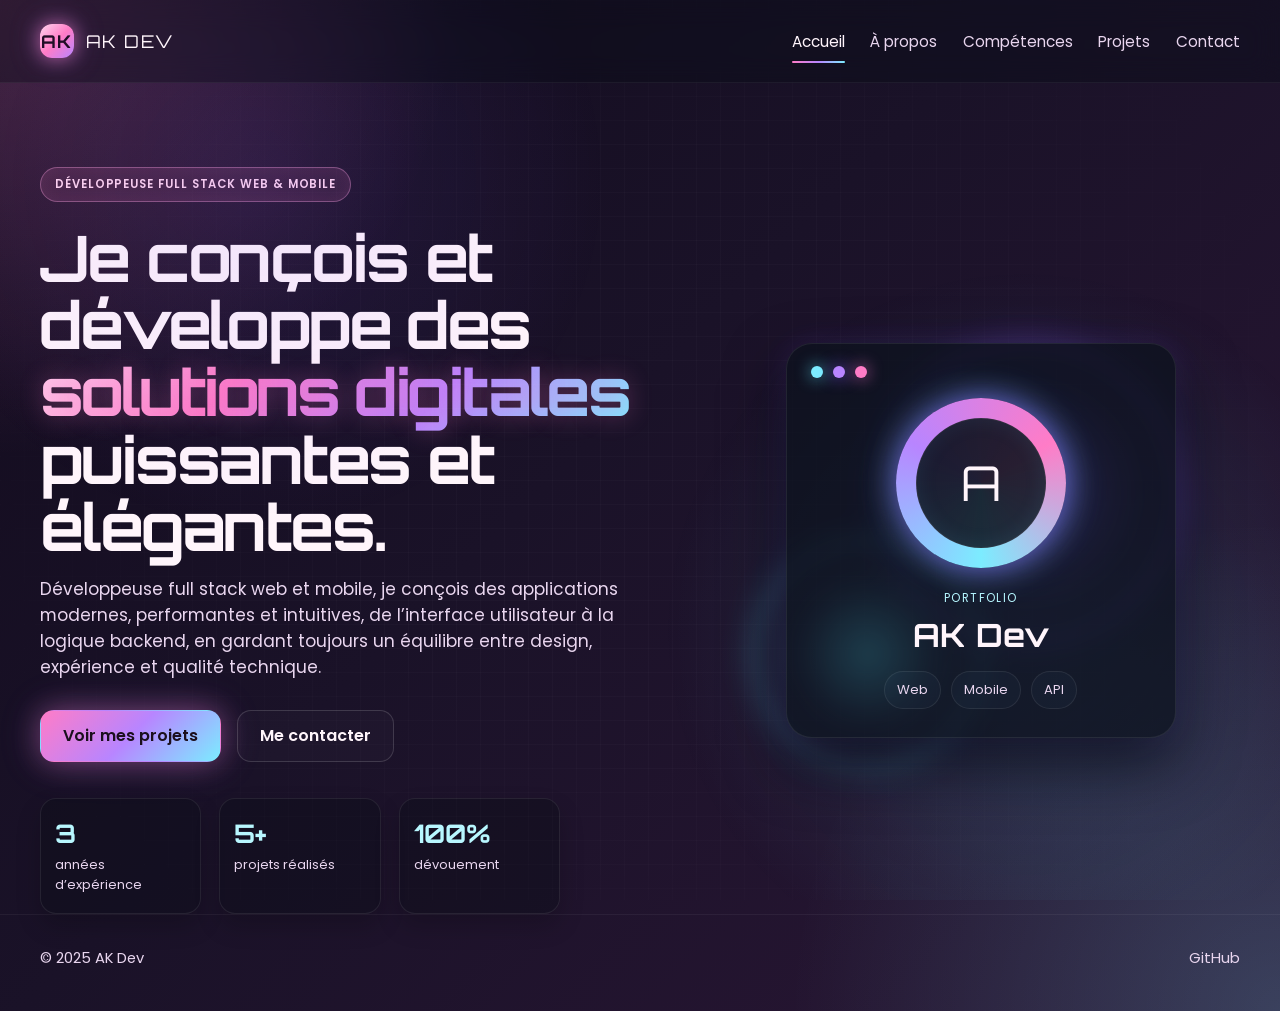
==== accueil.html @ 250b3cb1 "Mon portfolio" ====
<!DOCTYPE html>
<html lang="fr">
  <head>
    <meta charset="UTF-8" />
    <meta name="viewport" content="width=device-width, initial-scale=1.0" />
    <title>Accueil | AK Dev</title>
    <meta name="description" content="Portfolio de développeuse full stack web et mobile — accueil" />
    <link rel="preconnect" href="https://fonts.googleapis.com" />
    <link rel="preconnect" href="https://fonts.gstatic.com" crossorigin />
    <link href="https://fonts.googleapis.com/css2?family=Orbitron:wght@500;700;800&family=Poppins:wght@300;400;500;600;700&display=swap" rel="stylesheet" />
    <link rel="stylesheet" href="style.css" />
  </head>
  <body>
    <div class="page-glow"></div>

    <header class="site-header">
      <div class="container nav-wrap">
        <a href="accueil.html" class="brand">
          <span class="brand-mark">AK</span>
          <span>AK Dev</span>
        </a>

        <nav class="main-nav" aria-label="Menu principal">
          <a href="accueil.html" class="active">Accueil</a>
          <a href="apropos.html">À propos</a>
          <a href="competences.html">Compétences</a>
          <a href="projets.html">Projets</a>
          <a href="contact.html">Contact</a>
        </nav>
      </div>
    </header>

    <main>
      <section class="hero" id="accueil">
        <div class="container hero-grid">
          <div class="hero-copy">
            <span class="eyebrow">Développeuse Full Stack Web & Mobile</span>
            <h1>
              Je conçois et développe des
              <span class="gradient-text">solutions digitales</span>
              puissantes et élégantes.
            </h1>
            <p>
              Développeuse full stack web et mobile, je conçois des applications modernes,
              performantes et intuitives, de l’interface utilisateur à la logique backend,
              en gardant toujours un équilibre entre design, expérience et qualité technique.
            </p>

            <div class="cta-row">
              <a class="btn btn-primary" href="projets.html">Voir mes projets</a>
              <a class="btn btn-secondary" href="contact.html">Me contacter</a>
            </div>

            <div class="stats">
              <div>
                <strong>3</strong>
                <span>années d’expérience</span>
              </div>
              <div>
                <strong>5+</strong>
                <span>projets réalisés</span>
              </div>
              <div>
                <strong>100%</strong>
                <span>dévouement</span>
              </div>
            </div>
          </div>

          <div class="hero-visual" aria-label="Illustration du portfolio">
            <div class="orb orb-one"></div>
            <div class="orb orb-two"></div>
            <div class="profile-card">
              <div class="profile-top">
                <span class="dot dot-cyan"></span>
                <span class="dot dot-violet"></span>
                <span class="dot dot-pink"></span>
              </div>

              <div class="avatar-wrap">
                <div class="avatar-ring"></div>
                <div class="avatar">A</div>
              </div>

              <div class="card-text">
                <p class="mini-label">Portfolio</p>
                <h2>AK Dev</h2>
                <ul>
                  <li>Web</li>
                  <li>Mobile</li>
                  <li>API</li>
                </ul>
              </div>
            </div>
          </div>
        </div>
      </section>
    </main>

    <footer class="site-footer">
      <div class="container footer-wrap">
        <p>© 2025 AK Dev</p>
        <div class="socials">
          <a href="#">GitHub</a>
         
        </div>
      </div>
    </footer>
  </body>
</html>
---- style.css ----
:root {
  --bg-1: #120b1d;
  --bg-2: #1a1228;
  --bg-3: #2a1635;
  --panel: rgba(30, 19, 39, 0.78);
  --panel-border: rgba(255, 170, 221, 0.25);
  --violet: #b885ff;
  --violet-2: #d7b5ff;
  --cyan: #7cecff;
  --cyan-2: #b8f7ff;
  --pink: #ff7cc7;
  --pink-soft: #ffd5ee;
  --text: #fff5fb;
  --muted: #e9d6ef;
  --shadow-violet: rgba(184, 133, 255, 0.6);
  --shadow-cyan: rgba(124, 236, 255, 0.5);
}

* {
  box-sizing: border-box;
}

html {
  scroll-behavior: smooth;
}

section[id] {
  scroll-margin-top: 100px;
}

body {
  margin: 0;
  font-family: "Poppins", sans-serif;
  color: var(--text);
  background:
    radial-gradient(circle at top left, rgba(255, 124, 199, 0.22), transparent 28%),
    radial-gradient(circle at bottom right, rgba(124, 236, 255, 0.2), transparent 30%),
    linear-gradient(135deg, var(--bg-1), var(--bg-2) 45%, var(--bg-3));
  min-height: 100vh;
}

body::before {
  content: "";
  position: fixed;
  inset: 0;
  background-image: linear-gradient(rgba(255, 255, 255, 0.02) 1px, transparent 1px),
    linear-gradient(90deg, rgba(255, 255, 255, 0.02) 1px, transparent 1px);
  background-size: 24px 24px;
  mask-image: radial-gradient(circle at center, black 35%, transparent 100%);
  pointer-events: none;
}

img {
  max-width: 100%;
  display: block;
}

a {
  color: inherit;
  text-decoration: none;
}

button,
input,
textarea {
  font: inherit;
}

.page-glow {
  position: fixed;
  inset: 0;
  pointer-events: none;
  background: radial-gradient(circle at 20% 20%, rgba(138, 92, 255, 0.12), transparent 28%),
    radial-gradient(circle at 80% 70%, rgba(94, 231, 255, 0.14), transparent 30%);
}

.container {
  width: min(1200px, calc(100% - 48px));
  margin: 0 auto;
}

.section {
  padding: 110px 0;
}

.site-header {
  position: sticky;
  top: 0;
  z-index: 100;
  backdrop-filter: blur(14px);
  background: rgba(8, 12, 22, 0.35);
  border-bottom: 1px solid rgba(255, 255, 255, 0.05);
}

.nav-wrap {
  display: flex;
  align-items: center;
  justify-content: space-between;
  min-height: 82px;
}

.brand {
  display: inline-flex;
  align-items: center;
  gap: 12px;
  font-family: "Orbitron", sans-serif;
  font-size: 1.1rem;
  letter-spacing: 0.08em;
  text-transform: uppercase;
}

.brand-mark {
  display: inline-grid;
  place-items: center;
  width: 34px;
  height: 34px;
  border-radius: 12px;
  background: linear-gradient(135deg, var(--pink-soft), var(--pink), var(--violet));
  box-shadow: 0 0 18px rgba(255, 124, 199, 0.55), 0 0 30px rgba(184, 133, 255, 0.38);
  color: #200d26;
  font-weight: 700;
}

.main-nav {
  display: flex;
  align-items: center;
  gap: clamp(14px, 2vw, 32px);
}

.main-nav a {
  position: relative;
  color: var(--muted);
  font-size: 0.96rem;
  transition: color 0.25s ease;
}

.main-nav a::after {
  content: "";
  position: absolute;
  left: 0;
  bottom: -10px;
  width: 100%;
  height: 2px;
  border-radius: 999px;
  background: linear-gradient(90deg, var(--pink), var(--violet), var(--cyan));
  transform: scaleX(0);
  transform-origin: left;
  transition: transform 0.25s ease;
}

.main-nav a:hover,
.main-nav a:focus-visible {
  color: var(--text);
}

.main-nav a:hover::after,
.main-nav a:focus-visible::after {
  transform: scaleX(1);
}

.main-nav a.active {
  color: var(--text);
}

.main-nav a.active::after {
  transform: scaleX(1);
}

.hero {
  padding-top: 84px;
}

.hero-grid {
  display: grid;
  grid-template-columns: 1.1fr 0.9fr;
  align-items: center;
  gap: 48px;
}

.eyebrow,
.section-tag {
  display: inline-flex;
  align-items: center;
  padding: 8px 14px;
  border: 1px solid rgba(255, 162, 220, 0.38);
  border-radius: 999px;
  background: rgba(255, 124, 199, 0.1);
  box-shadow: inset 0 0 18px rgba(255, 124, 199, 0.08);
  color: var(--pink-soft);
  text-transform: uppercase;
  letter-spacing: 0.08em;
  font-size: 0.72rem;
  font-weight: 600;
}

.hero-copy h1 {
  margin: 22px 0 16px;
  font-family: "Orbitron", sans-serif;
  font-size: clamp(2.7rem, 5vw, 5rem);
  line-height: 1.05;
  letter-spacing: -0.04em;
}

.gradient-text {
  background: linear-gradient(135deg, var(--pink-soft), var(--pink), var(--violet), var(--cyan));
  -webkit-background-clip: text;
  background-clip: text;
  color: transparent;
  text-shadow: 0 0 25px rgba(255, 124, 199, 0.3);
}

.hero-copy p {
  max-width: 620px;
  margin: 0;
  color: var(--muted);
  font-size: 1.06rem;
}

.cta-row {
  display: flex;
  flex-wrap: wrap;
  gap: 16px;
  margin-top: 30px;
}

.btn {
  display: inline-flex;
  align-items: center;
  justify-content: center;
  min-height: 52px;
  padding: 0 22px;
  border-radius: 14px;
  border: 1px solid transparent;
  font-weight: 600;
  transition: transform 0.25s ease, box-shadow 0.25s ease, border-color 0.25s ease;
}

.btn:hover,
.btn:focus-visible {
  transform: translateY(-2px);
}

.btn-primary {
  background: linear-gradient(135deg, var(--pink), var(--violet), var(--cyan));
  color: #1b0f1d;
  box-shadow: 0 0 28px rgba(255, 124, 199, 0.32), 0 0 42px rgba(184, 133, 255, 0.22);
}

.btn-secondary {
  border-color: rgba(255, 255, 255, 0.15);
  background: rgba(255, 255, 255, 0.02);
  color: var(--text);
}

.stats {
  display: grid;
  grid-template-columns: repeat(3, minmax(120px, 1fr));
  gap: 18px;
  margin-top: 36px;
  max-width: 520px;
}

.stats div {
  padding: 18px 14px;
  border: 1px solid rgba(255, 255, 255, 0.08);
  border-radius: 16px;
  background: rgba(10, 14, 24, 0.4);
  box-shadow: 0 12px 24px rgba(0, 0, 0, 0.18);
}

.stats strong {
  display: block;
  font-size: clamp(1.3rem, 2vw, 1.8rem);
  font-family: "Orbitron", sans-serif;
  color: var(--cyan-2);
}

.stats span {
  display: block;
  margin-top: 6px;
  color: var(--muted);
  font-size: 0.81rem;
}

.hero-visual {
  position: relative;
  display: grid;
  place-items: center;
  min-height: 520px;
}

.orb {
  position: absolute;
  border-radius: 50%;
  filter: blur(10px);
}

.orb-one {
  width: 280px;
  height: 280px;
  top: 14%;
  right: 14%;
  background: radial-gradient(circle, rgba(138, 92, 255, 0.9), rgba(138, 92, 255, 0.18) 45%, transparent 70%);
  box-shadow: 0 0 40px rgba(138, 92, 255, 0.55);
}

.orb-two {
  width: 210px;
  height: 210px;
  bottom: 8%;
  left: 8%;
  background: radial-gradient(circle, rgba(94, 231, 255, 0.8), rgba(94, 231, 255, 0.12) 45%, transparent 70%);
  box-shadow: 0 0 35px rgba(94, 231, 255, 0.5);
}

.profile-card {
  position: relative;
  width: min(100%, 390px);
  padding: 22px 24px 28px;
  border-radius: 26px;
  background: rgba(12, 18, 30, 0.75);
  border: 1px solid rgba(255, 255, 255, 0.08);
  box-shadow: 0 25px 60px rgba(5, 8, 18, 0.7), 0 0 30px rgba(138, 92, 255, 0.16);
}

.profile-top {
  display: flex;
  gap: 10px;
  margin-bottom: 20px;
}

.dot {
  width: 12px;
  height: 12px;
  border-radius: 50%;
}

.dot-cyan { background: var(--cyan); box-shadow: 0 0 16px rgba(94, 231, 255, 0.8); }
.dot-violet { background: var(--violet); box-shadow: 0 0 16px rgba(138, 92, 255, 0.8); }
.dot-pink { background: var(--pink); box-shadow: 0 0 16px rgba(255, 122, 217, 0.8); }

.avatar-wrap {
  position: relative;
  display: grid;
  place-items: center;
  width: 170px;
  height: 170px;
  margin: 10px auto 22px;
}

.avatar-ring {
  position: absolute;
  inset: 0;
  border-radius: 50%;
  background: conic-gradient(from 180deg, var(--cyan), var(--violet), var(--pink), var(--cyan));
  box-shadow: 0 0 28px rgba(138, 92, 255, 0.6), 0 0 38px rgba(94, 231, 255, 0.4);
}

.avatar {
  position: relative;
  display: grid;
  place-items: center;
  width: 130px;
  height: 130px;
  border-radius: 50%;
  font-family: "Orbitron", sans-serif;
  font-size: 3rem;
  color: var(--text);
  background: linear-gradient(135deg, rgba(8, 12, 22, 0.9), rgba(21, 26, 41, 0.9));
  border: 1px solid rgba(255, 255, 255, 0.08);
  box-shadow: inset 0 0 22px rgba(94, 231, 255, 0.08);
}

.card-text {
  text-align: center;
}

.mini-label {
  margin: 0;
  color: var(--cyan-2);
  font-size: 0.72rem;
  letter-spacing: 0.12em;
  text-transform: uppercase;
}

.card-text h2 {
  margin: 8px 0 16px;
  font-family: "Orbitron", sans-serif;
  font-size: 2rem;
}

.card-text ul {
  list-style: none;
  padding: 0;
  margin: 0;
  display: flex;
  justify-content: center;
  flex-wrap: wrap;
  gap: 10px;
}

.card-text li {
  padding: 8px 12px;
  border: 1px solid rgba(255, 255, 255, 0.08);
  border-radius: 999px;
  color: var(--muted);
  background: rgba(140, 197, 255, 0.03);
  font-size: 0.82rem;
}

.section-heading {
  margin-bottom: 40px;
}

.values-grid {
  grid-template-columns: repeat(3, minmax(0, 1fr));
}

.small-tag {
  width: fit-content;
  font-size: 0.62rem;
}

.redirect-page {
  min-height: 100vh;
  display: grid;
  place-items: center;
  padding: 40px 0;
}

.redirect-box {
  text-align: center;
  padding: 48px 40px;
  border-radius: 28px;
  background: rgba(15, 12, 22, 0.7);
  border: 1px solid rgba(255, 255, 255, 0.08);
  box-shadow: 0 30px 70px rgba(0, 0, 0, 0.25);
}

.redirect-box h1 {
  margin: 18px 0 12px;
  font-family: "Orbitron", sans-serif;
  font-size: clamp(2rem, 4vw, 3rem);
}

.redirect-box p {
  color: var(--muted);
}

.redirect-box a {
  color: var(--pink-soft);
  text-decoration: underline;
}

.section-heading.center {
  text-align: center;
}

.section-heading h2 {
  max-width: 760px;
  margin-top: 18px;
  font-family: "Orbitron", sans-serif;
  font-size: clamp(2rem, 3vw, 3rem);
  line-height: 1.2;
}

.about-grid {
  display: grid;
  grid-template-columns: 1.2fr 0.8fr;
  gap: 28px;
  align-items: stretch;
}

.about-copy {
  display: grid;
  gap: 18px;
  font-size: 1.05rem;
  color: var(--muted);
  padding: 28px;
  border-radius: 24px;
  background: rgba(11, 15, 26, 0.4);
  border: 1px solid rgba(255, 255, 255, 0.06);
  box-shadow: 0 18px 44px rgba(0, 0, 0, 0.15);
}

.info-panel {
  display: grid;
  gap: 18px;
  padding: 28px;
  border-radius: 24px;
  background: linear-gradient(180deg, rgba(138, 92, 255, 0.12), rgba(94, 231, 255, 0.08));
  border: 1px solid rgba(94, 231, 255, 0.16);
  box-shadow: 0 0 24px rgba(138, 92, 255, 0.12);
}

.info-panel div {
  display: grid;
  gap: 4px;
}

.info-panel span {
  color: var(--muted);
  font-size: 0.76rem;
  letter-spacing: 0.08em;
  text-transform: uppercase;
}

.info-panel strong {
  font-size: 1.08rem;
}

.skill-grid,
.project-grid {
  display: grid;
  grid-template-columns: repeat(4, minmax(0, 1fr));
  gap: 22px;
}

.skill-card,
.project-card {
  position: relative;
  overflow: hidden;
  padding: 28px 22px;
  border-radius: 24px;
  background: rgba(13, 18, 31, 0.72);
  border: 1px solid rgba(255, 255, 255, 0.08);
  box-shadow: 0 18px 44px rgba(0, 0, 0, 0.14);
}

.skill-card::before,
.project-card::before {
  content: "";
  position: absolute;
  inset: 0;
  background: linear-gradient(135deg, rgba(94, 231, 255, 0.09), transparent 35%, rgba(138, 92, 255, 0.09));
  pointer-events: none;
}

.skill-card > *,
.project-card > * {
  position: relative;
  z-index: 1;
}

.skill-icon {
  display: inline-flex;
  align-items: center;
  justify-content: center;
  width: 52px;
  height: 52px;
  border-radius: 14px;
  background: linear-gradient(135deg, rgba(94, 231, 255, 0.18), rgba(138, 92, 255, 0.18));
  border: 1px solid rgba(94, 231, 255, 0.3);
  box-shadow: inset 0 0 18px rgba(94, 231, 255, 0.12);
  color: var(--cyan-2);
  font-family: "Orbitron", sans-serif;
  font-size: 0.85rem;
  font-weight: 700;
}

.skill-card h3 {
  margin: 18px 0 12px;
  font-size: 1.3rem;
}

.skill-card p,
.project-content p,
.contact-copy p {
  margin: 0;
  color: var(--muted);
  line-height: 1.7;
}

.project-grid {
  grid-template-columns: repeat(3, minmax(0, 1fr));
}

.project-card {
  padding: 0;
}

.project-visual {
  height: 220px;
  position: relative;
  background-size: cover;
  background-position: center;
  border-bottom: 1px solid rgba(255, 255, 255, 0.08);
  overflow: hidden;
}

.project-visual::before {
  content: "";
  position: absolute;
  inset: 20px 24px auto 24px;
  height: 146px;
  border-radius: 18px;
  border: 1px solid rgba(255, 255, 255, 0.18);
  background: rgba(7, 12, 20, 0.6);
  box-shadow: 0 20px 30px rgba(0, 0, 0, 0.2);
}

.project-visual::after {
  content: "";
  position: absolute;
  left: 40px;
  right: 40px;
  bottom: 18px;
  height: 16px;
  border-radius: 999px;
  background: rgba(255, 255, 255, 0.08);
}

.visual-one {
  background:
    linear-gradient(135deg, rgba(138, 92, 255, 0.42), rgba(15, 20, 30, 0.2)),
    radial-gradient(circle at top right, rgba(94, 231, 255, 0.9), transparent 30%),
    linear-gradient(180deg, #1d2044, #111827);
}

.visual-one::before {
  background:
    linear-gradient(180deg, rgba(255, 255, 255, 0.06), rgba(255, 255, 255, 0.01)),
    linear-gradient(90deg, rgba(124, 236, 255, 0.18) 0 20%, rgba(255, 255, 255, 0.04) 20% 64%, rgba(184, 133, 255, 0.14) 64% 100%);
}

.visual-two {
  background:
    linear-gradient(135deg, rgba(94, 231, 255, 0.35), rgba(24, 18, 40, 0.2)),
    linear-gradient(180deg, #0f172a, #182744);
}

.visual-two::before {
  background:
    linear-gradient(180deg, rgba(255, 255, 255, 0.06), rgba(255, 255, 255, 0.01)),
    linear-gradient(90deg, rgba(255, 255, 255, 0.06) 0 28%, rgba(124, 236, 255, 0.12) 28% 58%, rgba(255, 124, 199, 0.12) 58% 100%);
}

.visual-three {
  background:
    linear-gradient(135deg, rgba(255, 122, 217, 0.3), rgba(138, 92, 255, 0.3)),
    linear-gradient(180deg, #1b1836, #0d1328);
}

.visual-three::before {
  background:
    linear-gradient(180deg, rgba(255, 255, 255, 0.08), rgba(255, 255, 255, 0.01)),
    linear-gradient(90deg, rgba(255, 124, 199, 0.2) 0 26%, rgba(255, 255, 255, 0.05) 26% 57%, rgba(124, 236, 255, 0.18) 57% 100%);
}

.project-content {
  padding: 22px 20px 24px;
}

.project-content span {
  display: inline-block;
  margin-bottom: 10px;
  color: var(--cyan-2);
  letter-spacing: 0.08em;
  text-transform: uppercase;
  font-size: 0.72rem;
}

.project-content h3 {
  margin: 0 0 10px;
  font-size: 1.45rem;
}

.contact-wrap {
  display: grid;
  grid-template-columns: 0.95fr 1.05fr;
  gap: 26px;
  align-items: center;
}

.contact-copy {
  padding-right: 24px;
}

.contact-copy h2 {
  margin: 18px 0 16px;
  font-family: "Orbitron", sans-serif;
  font-size: clamp(2rem, 3vw, 3rem);
  line-height: 1.2;
}

.contact-links {
  display: grid;
  gap: 10px;
  margin-top: 22px;
}

.contact-links a {
  color: var(--text);
  font-weight: 500;
}

.contact-form {
  display: grid;
  gap: 18px;
  padding: 28px;
  border-radius: 24px;
  background: rgba(12, 18, 30, 0.75);
  border: 1px solid rgba(255, 255, 255, 0.08);
  box-shadow: 0 20px 50px rgba(0, 0, 0, 0.18);
}

.contact-form label {
  display: grid;
  gap: 8px;
}

.contact-form span {
  color: var(--muted);
  font-size: 0.85rem;
}

.contact-form input,
.contact-form textarea {
  width: 100%;
  padding: 14px 16px;
  border-radius: 12px;
  border: 1px solid rgba(255, 255, 255, 0.08);
  background: rgba(255, 255, 255, 0.02);
  color: var(--text);
  outline: none;
  transition: border-color 0.2s ease, box-shadow 0.2s ease;
}

.contact-form input:focus,
.contact-form textarea:focus {
  border-color: rgba(94, 231, 255, 0.5);
  box-shadow: 0 0 0 3px rgba(94, 231, 255, 0.12);
}

.site-footer {
  padding: 18px 0 28px;
  border-top: 1px solid rgba(255, 255, 255, 0.05);
}

.footer-wrap {
  display: flex;
  align-items: center;
  justify-content: space-between;
  gap: 18px;
}

.footer-wrap p,
.socials a {
  color: var(--muted);
  font-size: 0.92rem;
}

.socials {
  display: flex;
  align-items: center;
  gap: 18px;
}

@media (max-width: 980px) {
  .hero-grid,
  .about-grid,
  .contact-wrap {
    grid-template-columns: 1fr;
  }

  .skill-grid {
    grid-template-columns: repeat(2, minmax(0, 1fr));
  }

  .project-grid {
    grid-template-columns: 1fr;
  }
}

@media (max-width: 640px) {
  .nav-wrap {
    flex-direction: column;
    justify-content: center;
    padding: 16px 0;
  }

  .main-nav {
    flex-wrap: wrap;
    justify-content: center;
  }

  .stats {
    grid-template-columns: 1fr;
  }

  .skill-grid {
    grid-template-columns: 1fr;
  }

  .hero {
    padding-top: 48px;
  }

  .section {
    padding: 90px 0;
  }

  .footer-wrap {
    flex-direction: column;
  }
}
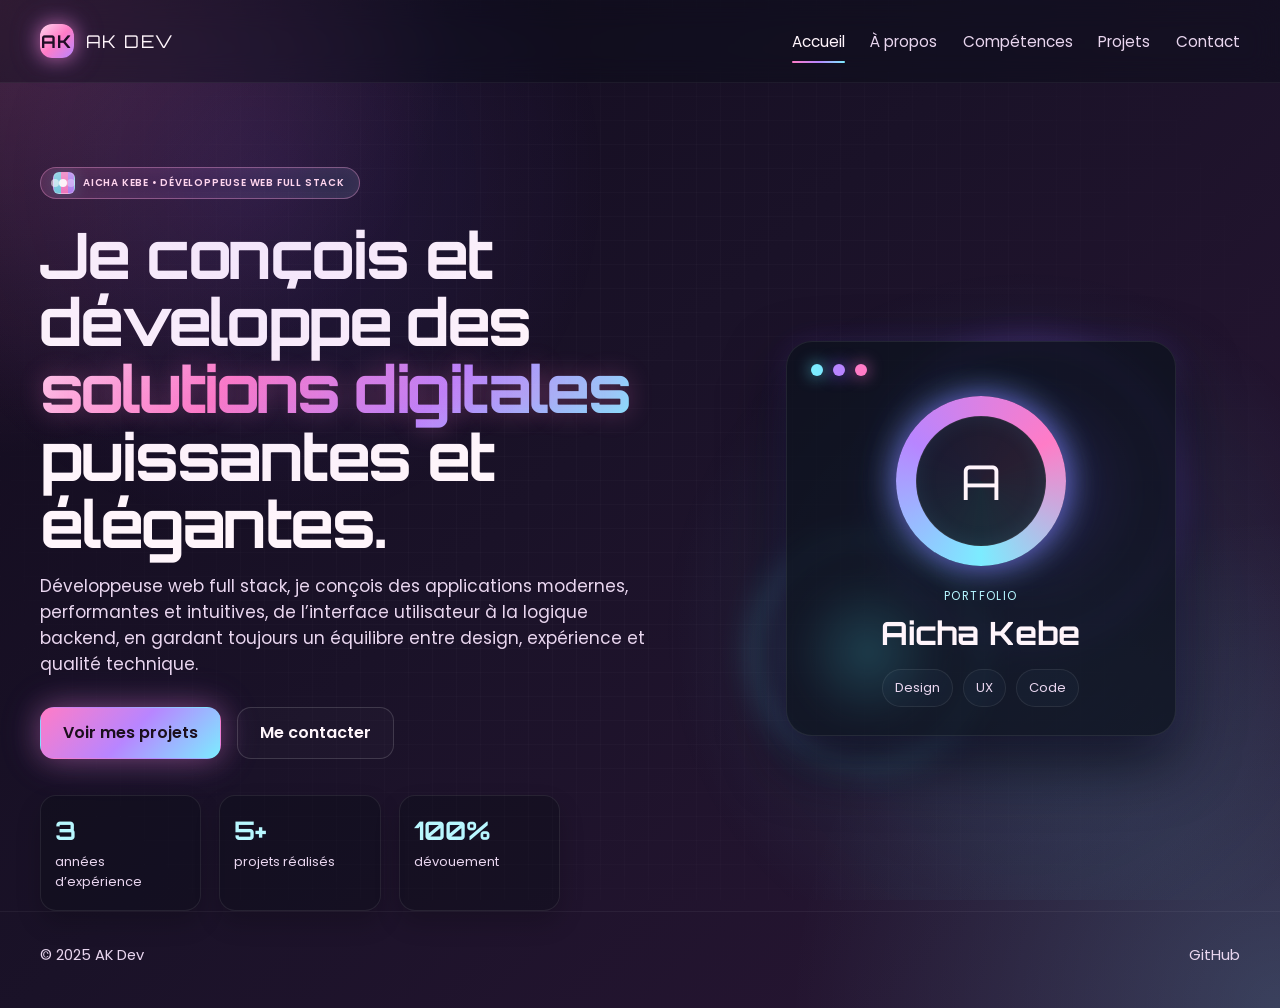
==== commit bebc878f: "Amelioration du design et du responsive" ====
--- a/accueil.html
+++ b/accueil.html
@@ -4,7 +4,7 @@
     <meta charset="UTF-8" />
     <meta name="viewport" content="width=device-width, initial-scale=1.0" />
     <title>Accueil | AK Dev</title>
-    <meta name="description" content="Portfolio de développeuse full stack web et mobile — accueil" />
+    <meta name="description" content="Portfolio de développeuse web full stack — accueil" />
     <link rel="preconnect" href="https://fonts.googleapis.com" />
     <link rel="preconnect" href="https://fonts.gstatic.com" crossorigin />
     <link href="https://fonts.googleapis.com/css2?family=Orbitron:wght@500;700;800&family=Poppins:wght@300;400;500;600;700&display=swap" rel="stylesheet" />
@@ -20,13 +20,21 @@
           <span>AK Dev</span>
         </a>
 
-        <nav class="main-nav" aria-label="Menu principal">
-          <a href="accueil.html" class="active">Accueil</a>
-          <a href="apropos.html">À propos</a>
-          <a href="competences.html">Compétences</a>
-          <a href="projets.html">Projets</a>
-          <a href="contact.html">Contact</a>
-        </nav>
+        <div class="nav-shell">
+          <button class="nav-toggle" type="button" aria-expanded="false" aria-controls="mainNav" aria-label="Ouvrir le menu">
+            <span></span>
+            <span></span>
+            <span></span>
+          </button>
+
+          <nav class="main-nav" id="mainNav" aria-label="Menu principal">
+            <a href="accueil.html" class="active">Accueil</a>
+            <a href="apropos.html">À propos</a>
+            <a href="competences.html">Compétences</a>
+            <a href="projets.html">Projets</a>
+            <a href="contact.html">Contact</a>
+          </nav>
+        </div>
       </div>
     </header>
 
@@ -34,17 +42,18 @@
       <section class="hero" id="accueil">
         <div class="container hero-grid">
           <div class="hero-copy">
-            <span class="eyebrow">Développeuse Full Stack Web & Mobile</span>
+            <span class="eyebrow">Aicha KEBE • Développeuse web full stack</span>
             <h1>
               Je conçois et développe des
               <span class="gradient-text">solutions digitales</span>
               puissantes et élégantes.
             </h1>
             <p>
-              Développeuse full stack web et mobile, je conçois des applications modernes,
+              Développeuse web full stack, je conçois des applications modernes,
               performantes et intuitives, de l’interface utilisateur à la logique backend,
               en gardant toujours un équilibre entre design, expérience et qualité technique.
             </p>
+
 
             <div class="cta-row">
               <a class="btn btn-primary" href="projets.html">Voir mes projets</a>
@@ -84,11 +93,11 @@
 
               <div class="card-text">
                 <p class="mini-label">Portfolio</p>
-                <h2>AK Dev</h2>
+                <h2>Aicha Kebe</h2>
                 <ul>
-                  <li>Web</li>
-                  <li>Mobile</li>
-                  <li>API</li>
+                  <li>Design</li>
+                  <li>UX</li>
+                  <li>Code</li>
                 </ul>
               </div>
             </div>
@@ -101,10 +110,63 @@
       <div class="container footer-wrap">
         <p>© 2025 AK Dev</p>
         <div class="socials">
-          <a href="#">GitHub</a>
+          <a href="https://github.com/Aicha-kebe">GitHub</a>
          
         </div>
       </div>
     </footer>
+
+    <script>
+      document.addEventListener('DOMContentLoaded', () => {
+        const nav = document.querySelector('.main-nav');
+        const toggle = document.querySelector('.nav-toggle');
+
+        if (!nav || !toggle) return;
+
+        const closeMenu = () => {
+          nav.classList.remove('is-open');
+          toggle.setAttribute('aria-expanded', 'false');
+          toggle.setAttribute('aria-label', 'Ouvrir le menu');
+        };
+
+        const openMenu = () => {
+          nav.classList.add('is-open');
+          toggle.setAttribute('aria-expanded', 'true');
+          toggle.setAttribute('aria-label', 'Fermer le menu');
+        };
+
+        toggle.addEventListener('click', () => {
+          if (nav.classList.contains('is-open')) {
+            closeMenu();
+          } else {
+            openMenu();
+          }
+        });
+
+        nav.querySelectorAll('a').forEach((link) => {
+          link.addEventListener('click', () => {
+            if (window.innerWidth <= 820) {
+              closeMenu();
+            }
+          });
+        });
+
+        window.addEventListener('resize', () => {
+          if (window.innerWidth > 820) {
+            closeMenu();
+          }
+        });
+
+        document.addEventListener('click', (event) => {
+          const target = event.target;
+          const clickedInsideNav = nav.contains(target);
+          const clickedToggle = toggle.contains(target);
+
+          if (!clickedInsideNav && !clickedToggle && nav.classList.contains('is-open')) {
+            closeMenu();
+          }
+        });
+      });
+    </script>
   </body>
 </html>
--- a/style.css
+++ b/style.css
@@ -97,6 +97,15 @@
   align-items: center;
   justify-content: space-between;
   min-height: 82px;
+  gap: 16px;
+}
+
+.nav-shell {
+  position: relative;
+  display: flex;
+  align-items: center;
+  justify-content: flex-end;
+  margin-left: auto;
 }
 
 .brand {
@@ -166,6 +175,38 @@
   transform: scaleX(1);
 }
 
+.nav-toggle {
+  display: none;
+  align-items: center;
+  justify-content: center;
+  width: 46px;
+  height: 46px;
+  padding: 0;
+  border: 1px solid rgba(255, 255, 255, 0.15);
+  border-radius: 12px;
+  background: rgba(255, 255, 255, 0.02);
+  color: var(--text);
+  cursor: pointer;
+  transition: border-color 0.2s ease, box-shadow 0.2s ease, transform 0.2s ease;
+}
+
+.nav-toggle:hover,
+.nav-toggle:focus-visible {
+  border-color: rgba(124, 236, 255, 0.5);
+  box-shadow: 0 0 0 3px rgba(124, 236, 255, 0.12);
+  outline: none;
+}
+
+.nav-toggle span {
+  position: relative;
+  display: block;
+  width: 20px;
+  height: 2px;
+  margin: 3px 0;
+  border-radius: 999px;
+  background: var(--text);
+}
+
 .hero {
   padding-top: 84px;
 }
@@ -179,18 +220,50 @@
 
 .eyebrow,
 .section-tag {
+  position: relative;
   display: inline-flex;
   align-items: center;
-  padding: 8px 14px;
+  gap: 10px;
+  padding: 8px 14px 8px 42px;
   border: 1px solid rgba(255, 162, 220, 0.38);
   border-radius: 999px;
-  background: rgba(255, 124, 199, 0.1);
+  background: linear-gradient(135deg, rgba(255, 124, 199, 0.12), rgba(184, 133, 255, 0.1), rgba(124, 236, 255, 0.1));
   box-shadow: inset 0 0 18px rgba(255, 124, 199, 0.08);
   color: var(--pink-soft);
   text-transform: uppercase;
   letter-spacing: 0.08em;
-  font-size: 0.72rem;
+  font-size: 0.62rem;
   font-weight: 600;
+  overflow: hidden;
+}
+
+.eyebrow::before,
+.section-tag::before {
+  content: "";
+  position: absolute;
+  left: 12px;
+  width: 20px;
+  height: 20px;
+  border-radius: 6px;
+  background:
+    linear-gradient(180deg, rgba(255,255,255,0.26), rgba(255,255,255,0.02)),
+    linear-gradient(90deg, rgba(124, 236, 255, 0.8) 0 36%, rgba(255, 124, 199, 0.9) 36% 68%, rgba(184, 133, 255, 0.9) 68% 100%);
+  border: 1px solid rgba(255, 255, 255, 0.2);
+  box-shadow: 0 0 18px rgba(124, 236, 255, 0.22);
+}
+
+.eyebrow::after,
+.section-tag::after {
+  content: "";
+  position: absolute;
+  left: 18px;
+  top: 50%;
+  width: 8px;
+  height: 8px;
+  border-radius: 50%;
+  background: rgba(255,255,255,0.9);
+  transform: translateY(-50%);
+  box-shadow: -8px 0 0 rgba(255,255,255,0.55), 8px 0 0 rgba(255,255,255,0.3);
 }
 
 .hero-copy h1 {
@@ -214,6 +287,28 @@
   margin: 0;
   color: var(--muted);
   font-size: 1.06rem;
+}
+
+.hero-tags {
+  display: flex;
+  flex-wrap: wrap;
+  gap: 12px;
+  margin-top: 22px;
+}
+
+.hero-tags span {
+  display: inline-flex;
+  align-items: center;
+  padding: 9px 14px;
+  border-radius: 999px;
+  background: linear-gradient(135deg, rgba(255, 124, 199, 0.16), rgba(184, 133, 255, 0.18), rgba(124, 236, 255, 0.16));
+  border: 1px solid rgba(255, 255, 255, 0.1);
+  box-shadow: inset 0 0 16px rgba(255, 255, 255, 0.05);
+  color: var(--text);
+  font-size: 0.76rem;
+  letter-spacing: 0.08em;
+  text-transform: uppercase;
+  font-weight: 600;
 }
 
 .cta-row {
@@ -580,12 +675,30 @@
 }
 
 .project-visual {
+  display: flex;
+  align-items: center;
+  justify-content: center;
   height: 220px;
   position: relative;
   background-size: cover;
   background-position: center;
   border-bottom: 1px solid rgba(255, 255, 255, 0.08);
   overflow: hidden;
+}
+
+.project-icon {
+  position: relative;
+  z-index: 2;
+  display: grid;
+  place-items: center;
+  width: 90px;
+  height: 90px;
+  border-radius: 24px;
+  background: rgba(8, 12, 22, 0.56);
+  border: 1px solid rgba(255, 255, 255, 0.18);
+  box-shadow: 0 20px 30px rgba(0, 0, 0, 0.22), inset 0 0 18px rgba(255, 255, 255, 0.08);
+  font-size: 2.4rem;
+  backdrop-filter: blur(8px);
 }
 
 .project-visual::before {
@@ -645,6 +758,30 @@
   background:
     linear-gradient(180deg, rgba(255, 255, 255, 0.08), rgba(255, 255, 255, 0.01)),
     linear-gradient(90deg, rgba(255, 124, 199, 0.2) 0 26%, rgba(255, 255, 255, 0.05) 26% 57%, rgba(124, 236, 255, 0.18) 57% 100%);
+}
+
+.visual-four {
+  background:
+    linear-gradient(135deg, rgba(94, 231, 255, 0.28), rgba(20, 28, 44, 0.34)),
+    linear-gradient(180deg, #0f172a, #18313f);
+}
+
+.visual-four::before {
+  background:
+    linear-gradient(180deg, rgba(255, 255, 255, 0.06), rgba(255, 255, 255, 0.01)),
+    linear-gradient(90deg, rgba(124, 236, 255, 0.18) 0 22%, rgba(255, 255, 255, 0.05) 22% 58%, rgba(255, 124, 199, 0.12) 58% 100%);
+}
+
+.visual-five {
+  background:
+    linear-gradient(135deg, rgba(255, 162, 220, 0.24), rgba(184, 133, 255, 0.24)),
+    linear-gradient(180deg, #1a1d33, #111827);
+}
+
+.visual-five::before {
+  background:
+    linear-gradient(180deg, rgba(255, 255, 255, 0.06), rgba(255, 255, 255, 0.01)),
+    linear-gradient(90deg, rgba(184, 133, 255, 0.18) 0 28%, rgba(255, 255, 255, 0.05) 28% 56%, rgba(124, 236, 255, 0.15) 56% 100%);
 }
 
 .project-content {
@@ -772,16 +909,66 @@
   }
 }
 
+@media (max-width: 820px) {
+  .container {
+    width: min(1200px, calc(100% - 24px));
+  }
+
+  .nav-wrap {
+    position: relative;
+    align-items: center;
+    min-height: 74px;
+    padding: 12px 0;
+  }
+
+  .nav-shell {
+    width: 100%;
+    justify-content: space-between;
+  }
+
+  .nav-toggle {
+    display: inline-flex;
+    flex-direction: column;
+  }
+
+  .main-nav {
+    position: absolute;
+    top: calc(100% + 12px);
+    left: 0;
+    right: 0;
+    display: none;
+    flex-direction: column;
+    align-items: stretch;
+    gap: 8px;
+    padding: 16px 14px;
+    border: 1px solid rgba(255, 255, 255, 0.08);
+    border-radius: 18px;
+    background: rgba(14, 17, 30, 0.96);
+    box-shadow: 0 18px 38px rgba(0, 0, 0, 0.28);
+  }
+
+  .main-nav.is-open {
+    display: flex;
+  }
+
+  .main-nav a {
+    padding: 10px 12px;
+    border-radius: 10px;
+    background: rgba(255, 255, 255, 0.02);
+  }
+
+  .main-nav a::after {
+    display: none;
+  }
+}
+
 @media (max-width: 640px) {
-  .nav-wrap {
-    flex-direction: column;
-    justify-content: center;
-    padding: 16px 0;
-  }
-
-  .main-nav {
-    flex-wrap: wrap;
-    justify-content: center;
+  .container {
+    width: min(1200px, calc(100% - 24px));
+  }
+
+  .brand {
+    font-size: 0.96rem;
   }
 
   .stats {
@@ -800,6 +987,16 @@
     padding: 90px 0;
   }
 
+  .contact-form,
+  .about-copy,
+  .info-panel {
+    padding: 22px 18px;
+  }
+
+  .project-content {
+    padding: 18px 16px 20px;
+  }
+
   .footer-wrap {
     flex-direction: column;
   }
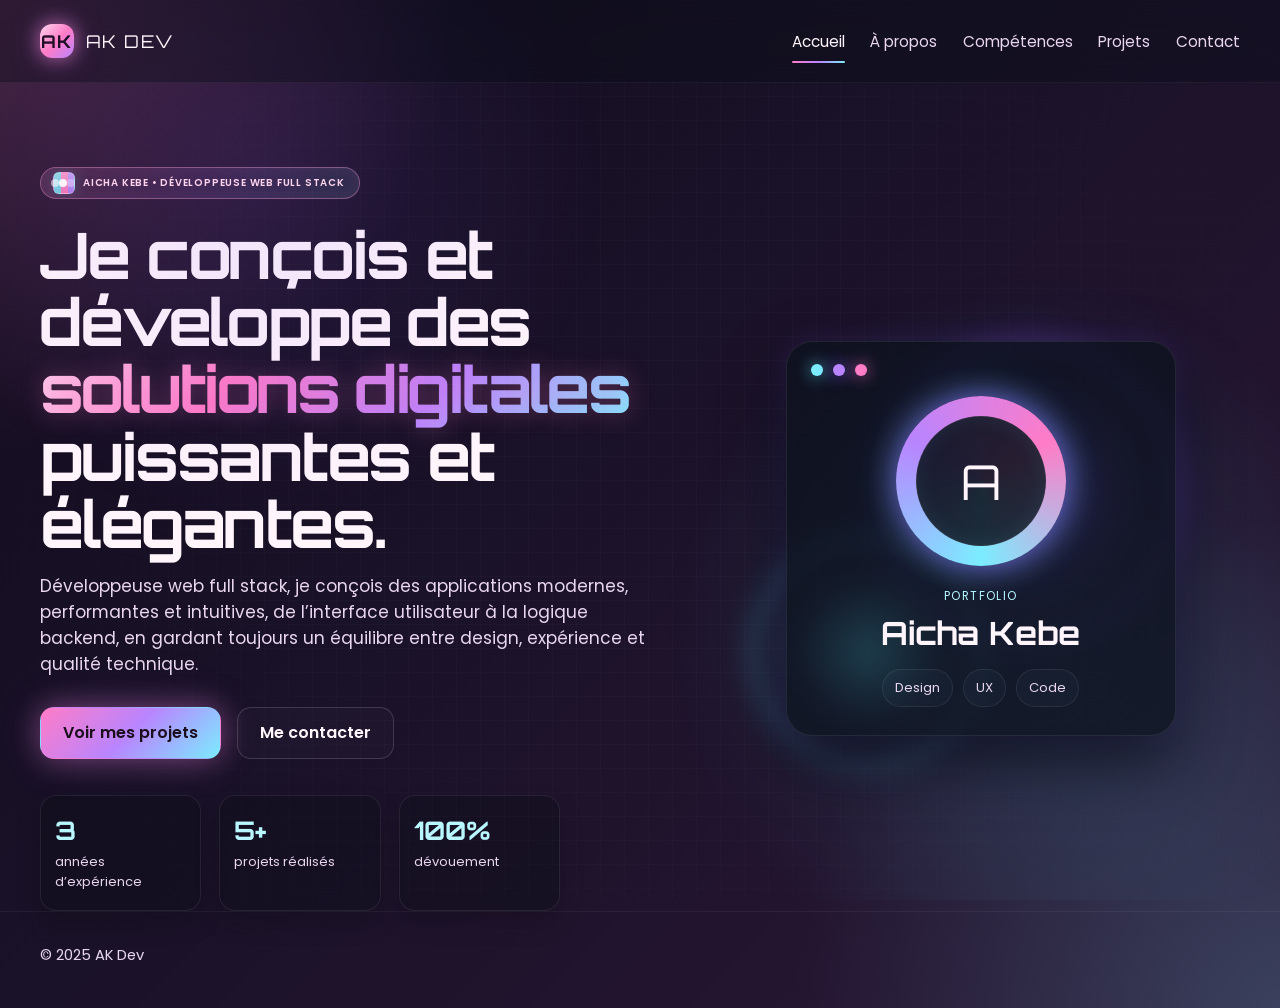
==== commit 6e24657c: "ajouter deux autres elements" ====
--- a/accueil.html
+++ b/accueil.html
@@ -109,10 +109,7 @@
     <footer class="site-footer">
       <div class="container footer-wrap">
         <p>© 2025 AK Dev</p>
-        <div class="socials">
-          <a href="https://github.com/Aicha-kebe">GitHub</a>
-         
-        </div>
+        <div class="socials"></div>
       </div>
     </footer>
 
--- a/style.css
+++ b/style.css
@@ -784,6 +784,30 @@
     linear-gradient(90deg, rgba(184, 133, 255, 0.18) 0 28%, rgba(255, 255, 255, 0.05) 28% 56%, rgba(124, 236, 255, 0.15) 56% 100%);
 }
 
+.visual-six {
+  background:
+    linear-gradient(135deg, rgba(94, 231, 255, 0.25), rgba(34, 135, 115, 0.24)),
+    linear-gradient(180deg, #12242e, #0d1d22);
+}
+
+.visual-six::before {
+  background:
+    linear-gradient(180deg, rgba(255, 255, 255, 0.06), rgba(255, 255, 255, 0.01)),
+    linear-gradient(90deg, rgba(124, 236, 255, 0.18) 0 24%, rgba(255, 255, 255, 0.05) 24% 60%, rgba(94, 231, 255, 0.12) 60% 100%);
+}
+
+.visual-seven {
+  background:
+    linear-gradient(135deg, rgba(255, 124, 199, 0.22), rgba(184, 133, 255, 0.28)),
+    linear-gradient(180deg, #23182d, #141d2f);
+}
+
+.visual-seven::before {
+  background:
+    linear-gradient(180deg, rgba(255, 255, 255, 0.06), rgba(255, 255, 255, 0.01)),
+    linear-gradient(90deg, rgba(255, 124, 199, 0.18) 0 22%, rgba(255, 255, 255, 0.05) 22% 58%, rgba(184, 133, 255, 0.12) 58% 100%);
+}
+
 .project-content {
   padding: 22px 20px 24px;
 }
@@ -797,6 +821,55 @@
   font-size: 0.72rem;
 }
 
+.project-badge {
+  display: inline-flex;
+  align-items: center;
+  margin: 0 0 12px;
+  padding: 7px 10px;
+  border-radius: 999px;
+  font-size: 0.7rem;
+  font-weight: 700;
+  letter-spacing: 0.06em;
+  text-transform: uppercase;
+}
+
+.project-group {
+  background: rgba(124, 236, 255, 0.12);
+  border: 1px solid rgba(124, 236, 255, 0.28);
+  color: var(--cyan-2);
+}
+
+.project-personal {
+  background: rgba(255, 124, 199, 0.12);
+  border: 1px solid rgba(255, 124, 199, 0.28);
+  color: var(--pink-soft);
+}
+
+.project-contribution {
+  display: grid;
+  gap: 4px;
+  margin-top: 14px;
+  padding-top: 12px;
+  border-top: 1px solid rgba(255, 255, 255, 0.08);
+  color: var(--text);
+}
+
+.project-contribution strong {
+  font-size: 0.76rem;
+  letter-spacing: 0.05em;
+  text-transform: uppercase;
+  color: var(--muted);
+}
+
+.project-contribution span {
+  display: block;
+  margin: 0;
+  font-size: 0.92rem;
+  color: var(--muted);
+  letter-spacing: normal;
+  text-transform: none;
+}
+
 .project-content h3 {
   margin: 0 0 10px;
   font-size: 1.45rem;
@@ -831,9 +904,10 @@
   font-weight: 500;
 }
 
-.contact-form {
-  display: grid;
-  gap: 18px;
+.contact-action {
+  display: grid;
+  place-items: center;
+  min-height: 220px;
   padding: 28px;
   border-radius: 24px;
   background: rgba(12, 18, 30, 0.75);
@@ -841,32 +915,17 @@
   box-shadow: 0 20px 50px rgba(0, 0, 0, 0.18);
 }
 
-.contact-form label {
-  display: grid;
-  gap: 8px;
-}
-
-.contact-form span {
-  color: var(--muted);
-  font-size: 0.85rem;
-}
-
-.contact-form input,
-.contact-form textarea {
-  width: 100%;
-  padding: 14px 16px;
-  border-radius: 12px;
-  border: 1px solid rgba(255, 255, 255, 0.08);
-  background: rgba(255, 255, 255, 0.02);
-  color: var(--text);
-  outline: none;
-  transition: border-color 0.2s ease, box-shadow 0.2s ease;
-}
-
-.contact-form input:focus,
-.contact-form textarea:focus {
-  border-color: rgba(94, 231, 255, 0.5);
-  box-shadow: 0 0 0 3px rgba(94, 231, 255, 0.12);
+.whatsapp-button {
+  width: fit-content;
+  min-width: 230px;
+  justify-content: center;
+  text-align: center;
+}
+
+.whatsapp-button:hover,
+.whatsapp-button:focus-visible {
+  transform: translateY(-2px);
+  box-shadow: 0 16px 28px rgba(37, 211, 102, 0.24);
 }
 
 .site-footer {
@@ -987,7 +1046,7 @@
     padding: 90px 0;
   }
 
-  .contact-form,
+  .contact-action,
   .about-copy,
   .info-panel {
     padding: 22px 18px;
